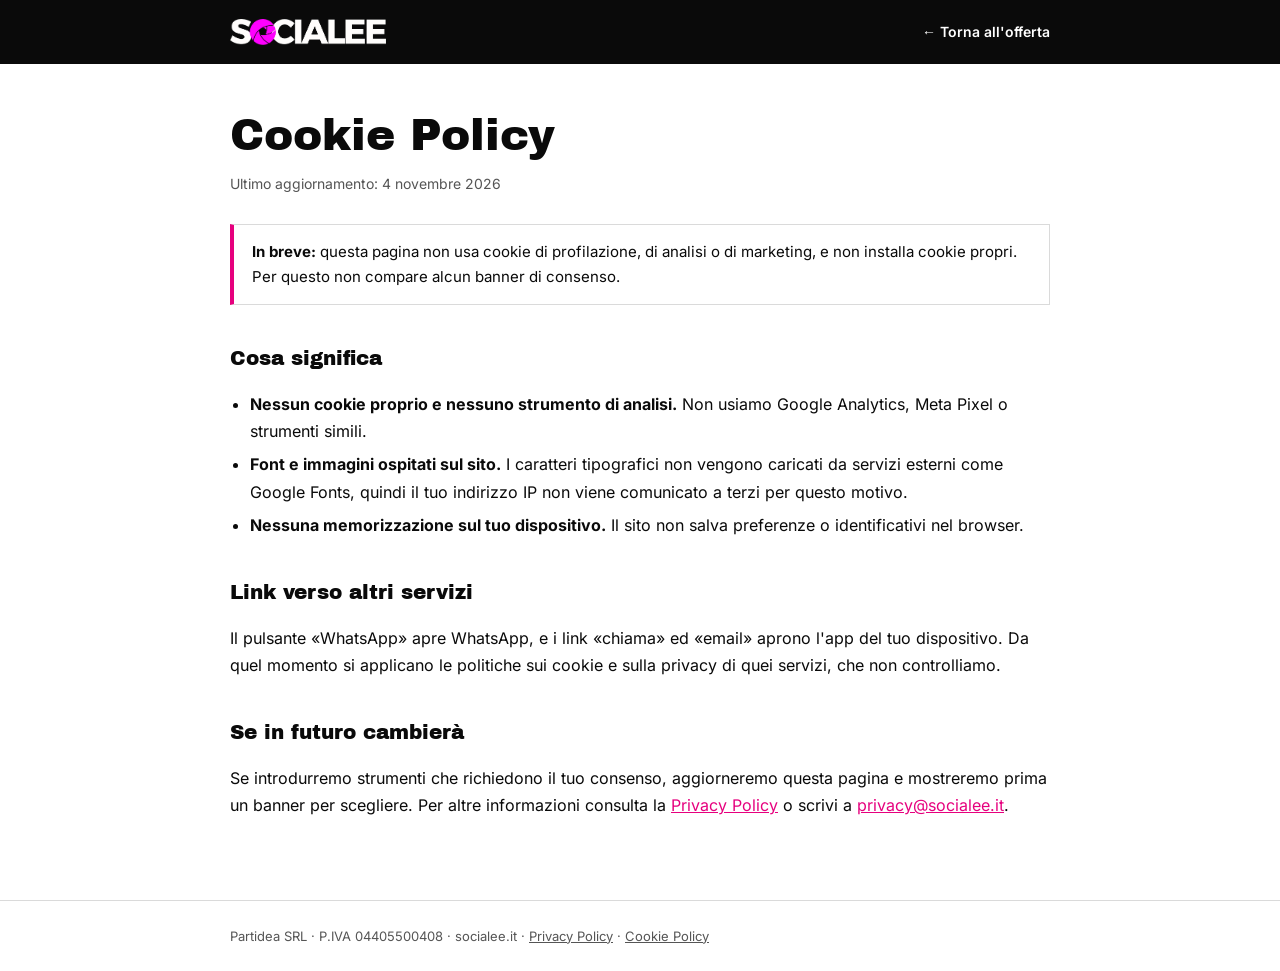
==== cookie-policy.html @ d61419f0 "Aggiunte Privacy Policy e Cookie Policy, link nel footer Co-Authored-By: Claude Sonnet 5.5 <noreply@" ====
<!doctype html><html lang="it"><head><meta charset="utf-8"><meta name="viewport" content="width=device-width,initial-scale=1">
<title>Cookie Policy | Socialee</title><meta name="robots" content="noindex,nofollow"><link rel="icon" href="data:,">
<link rel="stylesheet" href="assets/fonts.css">
<style>:root{--bg:#fff;--ink:#0A0A0A;--mute:#555;--acc:#E6007E;--line:#DADADA;--head:#0A0A0A}body{font-family:'Inter',sans-serif}h1,h2{font-family:'Archivo Black','Arial Black',sans-serif;font-weight:400}header{background:#0A0A0A}
*{box-sizing:border-box}body{margin:0;background:var(--bg);color:var(--ink);line-height:1.7;-webkit-font-smoothing:antialiased}
header .in{width:min(820px,100% - 40px);margin:auto;height:64px;display:flex;align-items:center;justify-content:space-between}
header img{height:26px;display:block}
header a.back{font-size:14px;font-weight:600;text-decoration:none;color:#fff}
main{width:min(820px,100% - 40px);margin:48px auto 80px}
h1{font-size:clamp(30px,5vw,44px);line-height:1.05;margin:0 0 8px}h2{font-size:20px;margin:36px 0 8px}
.upd{color:var(--mute);font-size:14px;margin-bottom:28px}p,li{font-size:16px}ul{padding-left:20px}li{margin:6px 0}
a{color:var(--acc)}hr{border:0;border-top:1px solid var(--line);margin:36px 0}
.box{border:1px solid var(--line);border-left:4px solid var(--acc);padding:14px 18px;margin:18px 0;font-size:15px}
footer{border-top:1px solid var(--line);padding:24px 0;font-size:13px;color:var(--mute)}footer div{width:min(820px,100% - 40px);margin:auto}
</style></head><body>
<header><div class="in"><a href="index.html"><img src="assets/logo/socialee-logo-bianco.png" alt="Socialee"></a><a class="back" href="index.html">← Torna all'offerta</a></div></header>
<main><h1>Cookie Policy</h1><p class="upd">Ultimo aggiornamento: 4 novembre 2026</p>
<div class="box"><strong>In breve:</strong> questa pagina non usa cookie di profilazione, di analisi o di marketing, e non installa cookie propri. Per questo non compare alcun banner di consenso.</div>
<h2>Cosa significa</h2>
<ul>
<li><strong>Nessun cookie proprio e nessuno strumento di analisi.</strong> Non usiamo Google Analytics, Meta Pixel o strumenti simili.</li>
<li><strong>Font e immagini ospitati sul sito.</strong> I caratteri tipografici non vengono caricati da servizi esterni come Google Fonts, quindi il tuo indirizzo IP non viene comunicato a terzi per questo motivo.</li>
<li><strong>Nessuna memorizzazione sul tuo dispositivo.</strong> Il sito non salva preferenze o identificativi nel browser.</li>
</ul>
<h2>Link verso altri servizi</h2>
<p>Il pulsante «WhatsApp» apre WhatsApp, e i link «chiama» ed «email» aprono l'app del tuo dispositivo. Da quel momento si applicano le politiche sui cookie e sulla privacy di quei servizi, che non controlliamo.</p>
<h2>Se in futuro cambierà</h2>
<p>Se introdurremo strumenti che richiedono il tuo consenso, aggiorneremo questa pagina e mostreremo prima un banner per scegliere. Per altre informazioni consulta la <a href="privacy.html">Privacy Policy</a> o scrivi a <a href="mailto:privacy@socialee.it">privacy@socialee.it</a>.</p></main>
<footer><div>Partidea SRL · P.IVA 04405500408 · socialee.it · <a href="privacy.html" style="color:inherit">Privacy Policy</a> · <a href="cookie-policy.html" style="color:inherit">Cookie Policy</a></div></footer>
</body></html>
---- assets/fonts.css ----
@font-face{font-family:'Archivo Black';font-style:normal;font-weight:400;font-display:swap;src:url(fonts/archivo-black.woff2) format('woff2')}
@font-face{font-family:'Inter';font-style:normal;font-weight:100 900;font-display:swap;src:url(fonts/inter.woff2) format('woff2')}
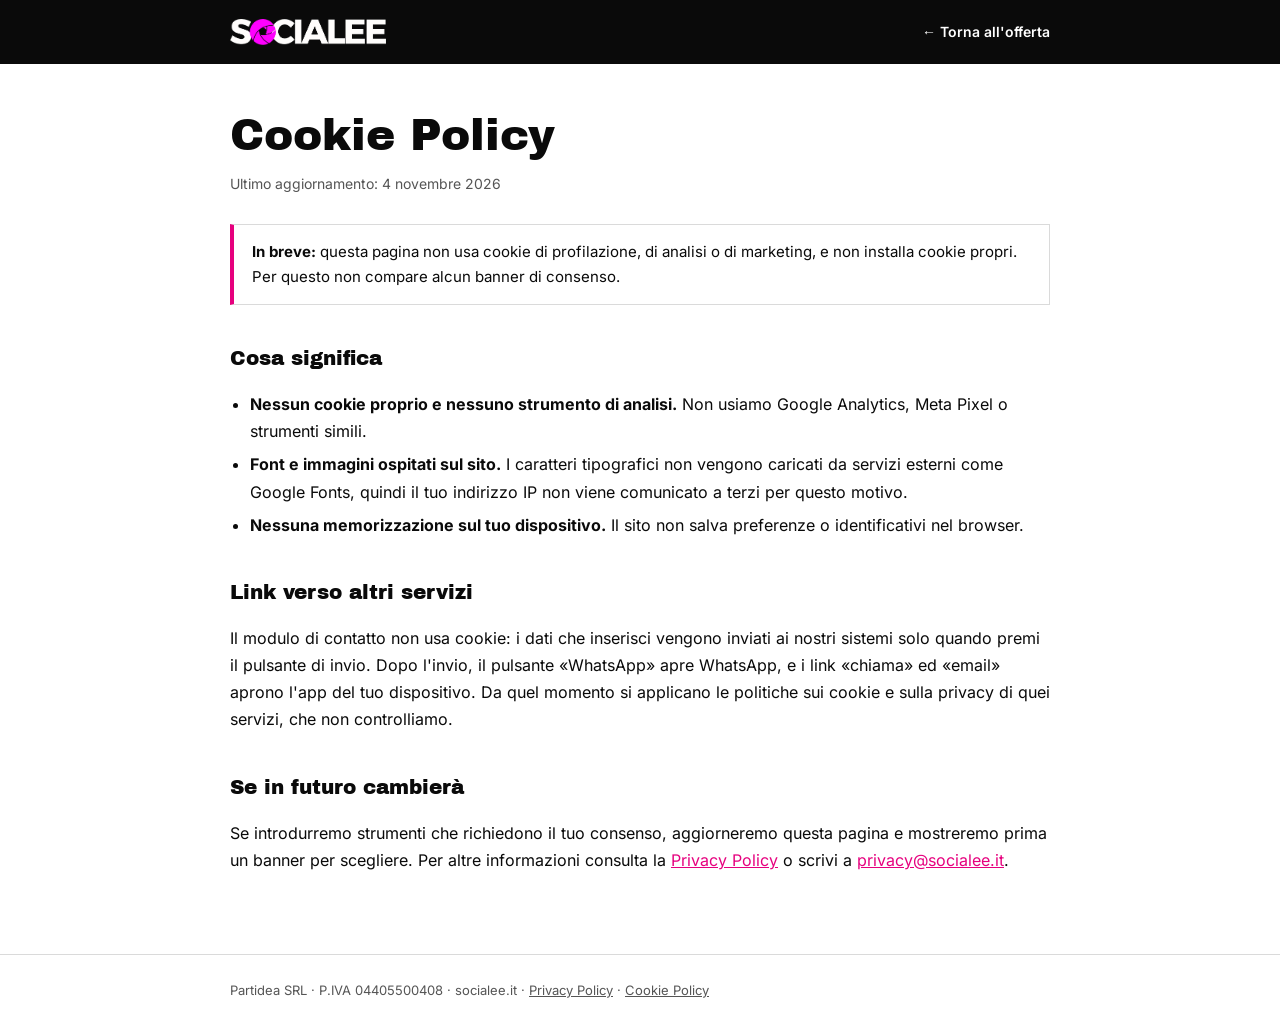
==== commit eeb8f82d: "Raccolta contatti su Brevo: modulo prima di WhatsApp/email e funzione api/lead Co-Authored-By: Claud" ====
--- a/cookie-policy.html
+++ b/cookie-policy.html
@@ -1,5 +1,5 @@
 <!doctype html><html lang="it"><head><meta charset="utf-8"><meta name="viewport" content="width=device-width,initial-scale=1">
-<title>Cookie Policy | Socialee</title><meta name="robots" content="noindex,nofollow"><link rel="icon" href="data:,">
+<title>Cookie Policy | Socialee</title><meta name="robots" content="noindex,nofollow"><link rel="icon" type="image/png" href="assets/favicon.png"><link rel="apple-touch-icon" href="assets/apple-touch-icon.png">
 <link rel="stylesheet" href="assets/fonts.css">
 <style>:root{--bg:#fff;--ink:#0A0A0A;--mute:#555;--acc:#E6007E;--line:#DADADA;--head:#0A0A0A}body{font-family:'Inter',sans-serif}h1,h2{font-family:'Archivo Black','Arial Black',sans-serif;font-weight:400}header{background:#0A0A0A}
 *{box-sizing:border-box}body{margin:0;background:var(--bg);color:var(--ink);line-height:1.7;-webkit-font-smoothing:antialiased}
@@ -23,7 +23,7 @@
 <li><strong>Nessuna memorizzazione sul tuo dispositivo.</strong> Il sito non salva preferenze o identificativi nel browser.</li>
 </ul>
 <h2>Link verso altri servizi</h2>
-<p>Il pulsante «WhatsApp» apre WhatsApp, e i link «chiama» ed «email» aprono l'app del tuo dispositivo. Da quel momento si applicano le politiche sui cookie e sulla privacy di quei servizi, che non controlliamo.</p>
+<p>Il modulo di contatto non usa cookie: i dati che inserisci vengono inviati ai nostri sistemi solo quando premi il pulsante di invio. Dopo l'invio, il pulsante «WhatsApp» apre WhatsApp, e i link «chiama» ed «email» aprono l'app del tuo dispositivo. Da quel momento si applicano le politiche sui cookie e sulla privacy di quei servizi, che non controlliamo.</p>
 <h2>Se in futuro cambierà</h2>
 <p>Se introdurremo strumenti che richiedono il tuo consenso, aggiorneremo questa pagina e mostreremo prima un banner per scegliere. Per altre informazioni consulta la <a href="privacy.html">Privacy Policy</a> o scrivi a <a href="mailto:privacy@socialee.it">privacy@socialee.it</a>.</p></main>
 <footer><div>Partidea SRL · P.IVA 04405500408 · socialee.it · <a href="privacy.html" style="color:inherit">Privacy Policy</a> · <a href="cookie-policy.html" style="color:inherit">Cookie Policy</a></div></footer>
